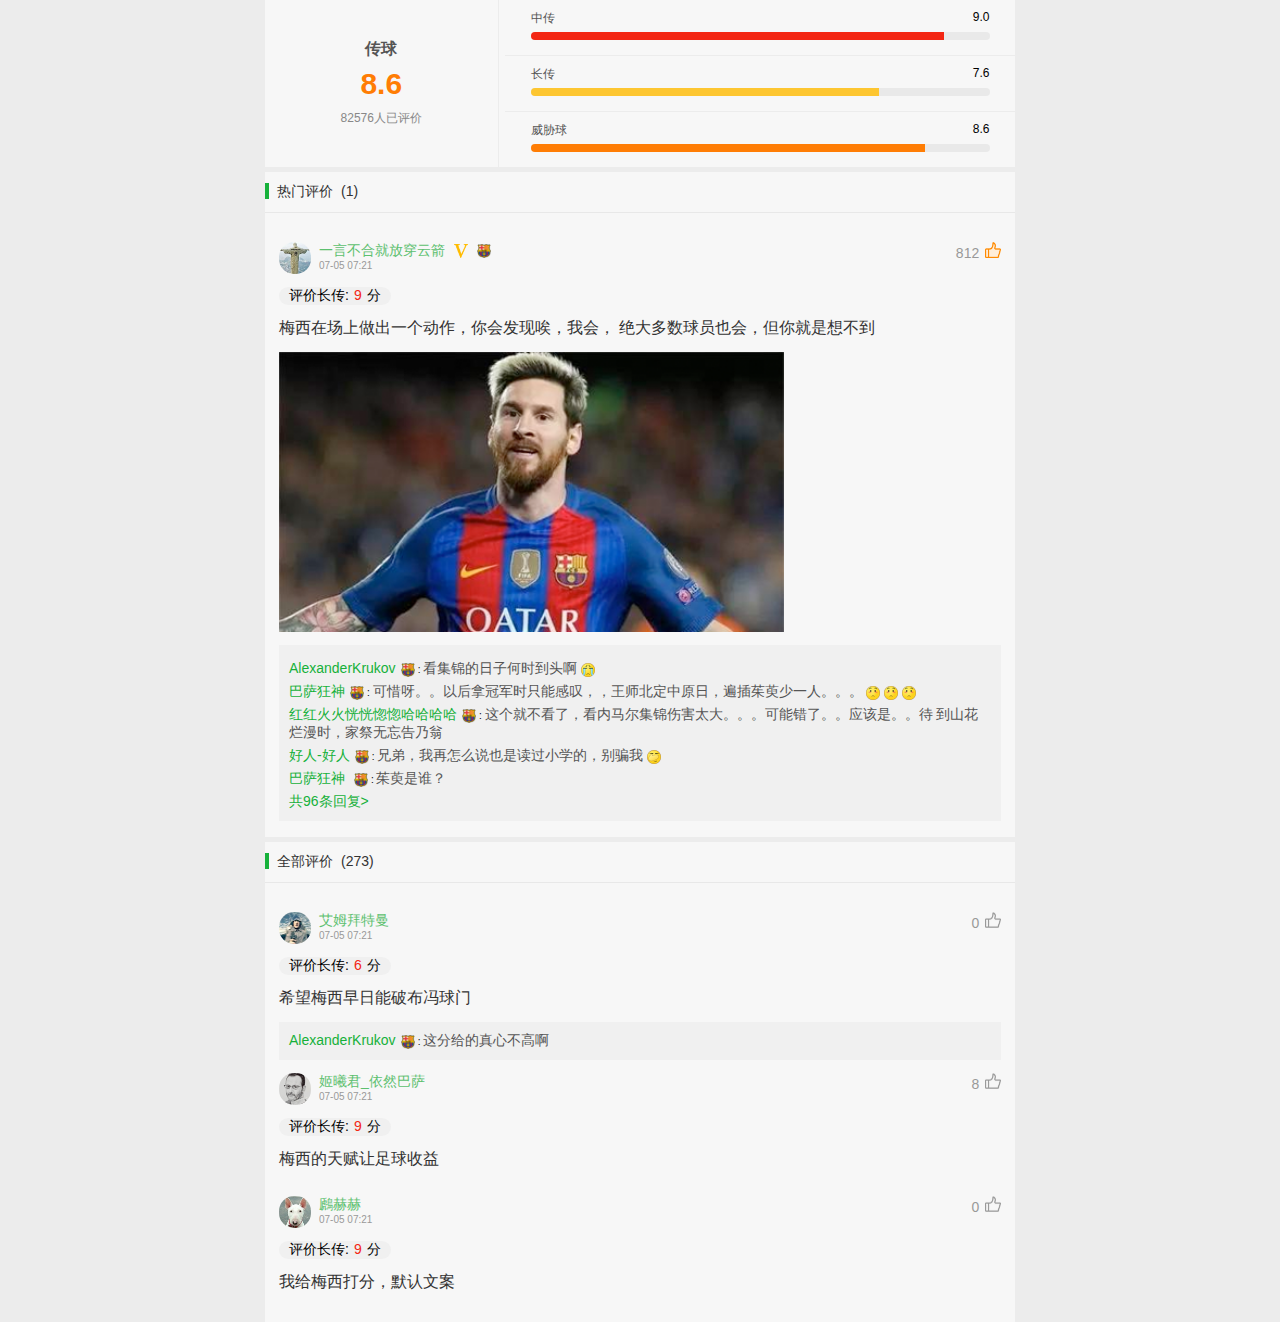
==== evaluation.html @ 431ea57f "完成evaluation.html 评论页面" ====
<!DOCTYPE html>
<html lang="en">
<head>
    <meta charset="UTF-8">
    <meta name="viewport" content="width=device-width,initial-scale=1,maximum-scale=1,user-scalable=yes">
    <title>梅西的评价</title>
    <link rel="stylesheet" href="./css/evaluation.css">
</head>
<body>
    <!--传球划分-->
    <div id="pass" class="clear">
        <div class="pass_left">
            <p class="p1">传球</p>
            <p class="p2">8.6</p>
            <p class="p3">82576人已评价</p>
        </div>
        <div class="pass_right">
            <div class="pass_right_top">
                <div class="top_fon clear">
                    <span class="top_font_left">中传</span><span class="top-font_right" id="dig">9.0</span>
                </div>
                <div class="top_bar">
                    <div class="top_bar_active"></div>
                </div>
            </div>
            <div class="pass_right_center clear">
                <div class="center_fon clear">
                    <span class="center_font_left">长传</span><span class="center_font_right">7.6</span>
                </div>
                <div class="center_bar">
                    <div class="center_bar_active"></div>
                </div>
            </div>

            <div class="pass_right_bottom">
                <div class="bottom_fon clear">
                    <span class="bottom_font_left">威胁球</span><span class="bottom_font_right">8.6</span>
                </div>
                <div class="bottom_bar">
                    <div class="bottom_bar_active"></div>
                </div>
            </div>
        </div>
    </div>
    <!--热门评价-->
    <div class="hot_comment">
        <div class="hot_title"><span class="left_line">热门评价</span><span class="hot_sum">(1)</span></div>
        <div class="hot_body">
            <!--评论者-->
            <div class="hot_author clear">
                <!--评论者头像和名字-->
                <div class="author">
                    <a href="javascript:void(0);" class="author_img"><img src="./images/evaluation/title-1.png" alt=""></a>
                    <a href="javascript:void (0);" class="author_name">一言不合就放穿云箭
                        <img src="./images/evaluation/v.png" alt="">
                        <img src="./images/evaluation/guobiao-1.png" alt=""></a>
                    <span>07-05 07:21</span>
                </div>
                <!--点赞-->
                <div class="likes">
                    <span>812</span>
                    <a href="javascript:void(0);"><img src="./images/evaluation/expression/baton-1.png" alt=""></a>
                </div>
            </div>
            <!--评价分-->
            <div class="hot_score">
                评价长传:<span>9</span>分
            </div>
            <!--评论信息-->
            <div class="hot_information">
                梅西在场上做出一个动作，你会发现唉，我会，
                绝大多数球员也会，但你就是想不到
                <img src="./images/evaluation/img-1.png" alt="">
            </div>
            <!--跟帖评论-->
            <div class="hot_follow">
                <ul>
                    <li>
                        <!--跟帖评论者名字-->
                        <a class="hot_follow_author" href="javascript:void (0);">AlexanderKrukov<img src="./images/evaluation/guobiao-1.png" alt=""></a>:
                        <!--跟帖评论内容-->
                        <span class="hot_follow_center">看集锦的日子何时到头啊 <img src="./images/evaluation/expression/cry-1.png" alt=""></span>
                    </li>
                    <li>
                        <!--跟帖评论者名字-->
                        <a class="hot_follow_author" href="javascript:void (0);">巴萨狂神<img src="./images/evaluation/guobiao-1.png" alt=""></a>:
                        <!--跟帖评论内容-->
                        <span class="hot_follow_center">可惜呀。。以后拿冠军时只能感叹，，王师北定中原日，遍插茱萸少一人。。。 <img src="./images/evaluation/expression/sad.png" alt=""> <img src="./images/evaluation/expression/sad.png" alt=""> <img src="./images/evaluation/expression/sad.png" alt=""></span>
                    </li>
                    <li>
                        <!--跟帖评论者名字-->
                        <a class="hot_follow_author" href="javascript:void (0);">红红火火恍恍惚惚哈哈哈哈<img src="./images/evaluation/guobiao-1.png" alt=""></a>:
                        <!--跟帖评论内容-->
                        <span class="hot_follow_center">这个就不看了，看内马尔集锦伤害太大。。。可能错了。。应该是。。待
到山花烂漫时，家祭无忘告乃翁</span>
                    </li>
                    <li>
                        <!--跟帖评论者名字-->
                        <a class="hot_follow_author" href="javascript:void (0);">好人-好人<img src="./images/evaluation/guobiao-1.png" alt=""></a>:
                        <!--跟帖评论内容-->
                        <span class="hot_follow_center">兄弟，我再怎么说也是读过小学的，别骗我 <img src="./images/evaluation/expression/face-1.png" alt=""></span>
                    </li><li>
                    <!--跟帖评论者名字-->
                    <a class="hot_follow_author" href="javascript:void (0);">巴萨狂神 <img src="./images/evaluation/guobiao-1.png" alt=""></a>:
                    <!--跟帖评论内容-->
                    <span class="hot_follow_center">茱萸是谁？</span>
                </li>
                    <li>
                        <a href="javascript:void (0);" class="hot_follow_author" > 共96条回复></a>
                    </li>
                </ul>
            </div>
        </div>
    </div>
    <!--全部评价-->
    <div class="all_comment">
        <div class="all_title"><span class="left_line">全部评价</span><span class="all_sum">(273)</span></div>

            <ul class="all_body">
                <li>
                    <!--评论者-->
                    <div class="hot_author clear">
                        <!--评论者头像和名字-->
                        <div class="author">
                            <a href="javascript:void(0);" class="author_img"><img src="./images/evaluation/title-2.png" alt=""></a>
                            <a href="javascript:void (0);" class="author_name">艾姆拜特曼</a>
                            <span>07-05 07:21</span>
                        </div>
                        <!--点赞-->
                        <div class="likes">
                            <span>0</span>
                            <a href="javascript:void(0);"><img src="./images/evaluation/expression/baton-2.png" alt=""></a>
                        </div>
                    </div>
                    <!--评价分-->
                    <div class="hot_score">
                        评价长传:<span>6</span>分
                    </div>
                    <!--评论信息-->
                    <div class="hot_information">
                        希望梅西早日能破布冯球门
                    </div>
                    <!--跟帖评论-->
                    <div class="hot_follow">
                        <!--跟帖评论者名字-->
                        <a class="hot_follow_author" href="javascript:void (0);">AlexanderKrukov<img src="./images/evaluation/guobiao-1.png" alt=""></a>:
                        <!--跟帖评论内容-->
                        <span class="hot_follow_center">这分给的真心不高啊</span>
                    </div>
                </li>
                <li>
                    <!--评论者-->
                    <div class="hot_author clear">
                        <!--评论者头像和名字-->
                        <div class="author">
                            <a href="javascript:void(0);" class="author_img"><img src="./images/evaluation/title-3.png" alt=""></a>
                            <a href="javascript:void (0);" class="author_name">姬曦君_依然巴萨</a>
                            <span>07-05 07:21</span>
                        </div>
                        <!--点赞-->
                        <div class="likes">
                            <span>8</span>
                            <a href="javascript:void(0);"><img src="./images/evaluation/expression/baton-2.png" alt=""></a>
                        </div>
                    </div>
                    <!--评价分-->
                    <div class="hot_score">
                        评价长传:<span>9</span>分
                    </div>
                    <!--评论信息-->
                    <div class="hot_information">
                        梅西的天赋让足球收益
                    </div>
                </li>
                <li>
                    <!--评论者-->
                    <div class="hot_author clear">
                        <!--评论者头像和名字-->
                        <div class="author">
                            <a href="javascript:void(0);" class="author_img"><img src="./images/evaluation/title-4.png" alt=""></a>
                            <a href="javascript:void (0);" class="author_name">鷉赫赫</a>
                            <span>07-05 07:21</span>
                        </div>
                        <!--点赞-->
                        <div class="likes">
                            <span>0</span>
                            <a href="javascript:void(0);"><img src="./images/evaluation/expression/baton-2.png" alt=""></a>
                        </div>
                    </div>
                    <!--评价分-->
                    <div class="hot_score">
                        评价长传:<span>9</span>分
                    </div>
                    <!--评论信息-->
                    <div class="hot_information">
                        我给梅西打分，默认文案
                    </div>

                </li>
            </ul>

    </div>
    <script type="text/javascript" src="js/evaluation.js"></script>
</body>
</html>
---- css/evaluation.css ----
body,div,p,ul,ol,li,h1,h2,h3,h4,form,input,select,textarea,dl,dt,dd,header,footer{
    margin: 0;
    padding: 0;
    font-family: Arial;
}
img{  border: none;  }
li{  list-style: none;  }
a{  text-decoration: none;  }
a:hover{  text-decoration: underline; }

body{
    background: #ececec;
}
html{
    font-size: 10px;
}
.clear{
    zoom: 1;
}
.clear:after{
    content: '';
    display: block;
    clear: both;
}

#pass{
    max-width: 750px;
    min-width: 320px;
    margin: 0 auto;
    background: #f7f7f7;
    width: 100%;
    height: auto;
}
.pass_left{
    width: 31%;
    float: left;
    border-right: 1px solid #ececec;
    text-align: center;
}
.pass_left .p1{
    padding-top: 40px;
    color: #555;
    font-size: 16px;
    font-weight: 700;
    line-height: 18px;
}
.pass_left .p2{
    color: #ff7d04;
    font-weight: 700;
    font-size: 30px;
    line-height: 32px;
    padding: 10px 0;
}
.pass_left .p3{
    font-size: 12px;
    color: #888;
    padding-bottom: 40px;
}
.pass_right{
    width: 68%;
    height: auto;
    /*background: #f7941e;*/
    float: right;
}
.top_fon,.center_fon,.bottom_fon{
    width: 90%;
    margin: 0 auto;
}
.top_font_left,.center_font_left,.bottom_font_left{
    display: block;
    float: left;
    font-size: 12px;
    color: #555;
}
.top-font_right,.center_font_right,.bottom_font_right{
    display: inline-block;
    float: right;
    font-size: 12px;

}
.top_bar,.center_bar,.bottom_bar{
    width: 90%;
    height: 8px;
    background: #e9e9e9;
    margin: 5px auto;
    border-radius:8px;
}
.pass_right_top,.pass_right_center{
    border-bottom: 1px solid #ececec;
    padding: 10px 0;
}
.pass_right_bottom{
    padding: 10px 0;
}
.top_bar_active{
    width: 90%;
    background: #f32613;
    /*border-radius-:8px;*/
    height: 8px;
    border-bottom-left-radius: 4px;
    border-top-left-radius: 4px;
}
.center_bar_active{
    width: 76%;
    height: 8px;
    border-bottom-left-radius: 4px;
    border-top-left-radius: 4px;
    background: #fdc631;
}
.bottom_bar_active{
    width: 86%;;
    height: 8px;
    border-bottom-left-radius: 4px;
    border-top-left-radius: 4px;
    background: #ff7d04;
}

/*热门评价*/
.hot_comment{
    max-width: 750px;
    min-width: 320px;
    width: 100%;
    margin: 5px auto;
    background: #f7f7f7;
}
.hot_title,.all_title{
    font-size: 14px;
    color: #333333;
    padding: 11px 0;
    border-bottom: 1px solid #e8e8e8;
}
.hot_title .left_line,.all_title .left_line{
    padding-left: 8px;
    border-left: 4px solid #16b13a;
}
.all_sum,.hot_sum{
    margin-left: 8px;
}
.hot_body,.all_body{
    padding: 16px 14px;
}
.hot_author{
    padding: 13px 0;
    width: 100%;
}
.author{
    /*width: 86%;*/
    float: left;
}
.author .author_img,.author .author_img img{
    display: block;
    float: left;
    width: 32px;
    height: 32px;
    -moz-border-radius: 15px;
    border-radius: 15px;
}
.author_title{
    float: left;
}
.author_name{
    color: #5dc06f;
    font-size: 14px;
    display: block;
    padding-left: 40px;
}
.author_name img{
    width: 14px;
    height: 14px;
    padding-left: 5px;
    vertical-align: middle;
}
.author span{
    font-size: 10px;
    display: block;
    color: #999999;
    margin-left: 40px;
}
.likes{
    /*width: 14%;*/
    float: right;
    display: inline-block;
}
.likes span{
    font-size: 14px;
    color: #999999;
    padding-right: 3px;
}
.likes a,.likes a img{
    width: 16px;
    height: 16px;
}
.hot_score{
    background: #f0f0f0;
    font-size: 14px;
    display: inline-block;
    width: auto;
    border-radius: 10px;
    padding: 0 10px;
}
.hot_score span{
    color: #f32613;
    padding: 0 5px;
}
.hot_information{
    font-size: 16px;
    color: #333333;
    margin: 13px 0;
}
.hot_information img{
    width: 70%;
    display: block;
    margin-top: 13px;
}
.hot_follow{
    background: #f0f0f0;
    padding: 10px;
}
.hot_follow li{
    padding-top: 5px;
}
.hot_follow_author{
    display: inline-block;
    color: #16b13a;
    /*border: 1px solid #666666;*/
    font-size: 14px;
}
.hot_follow_author img{
    width: 14px;
    height: 14px;
    vertical-align: middle;
    padding-left: 5px;
    padding-right: 3px;
}
.hot_follow .hot_follow_center{
    font-size: 14px;
    /*display: inline-block;*/
    color: #555555;
}
.hot_follow .hot_follow_center img{
    width: 14px;
    height: 14px;
    vertical-align: middle;
}
/*全部评价*/
.all_comment{
    max-width: 750px;
    min-width: 320px;
    width: 100%;
    margin: 0 auto;
    background: #f7f7f7;
}
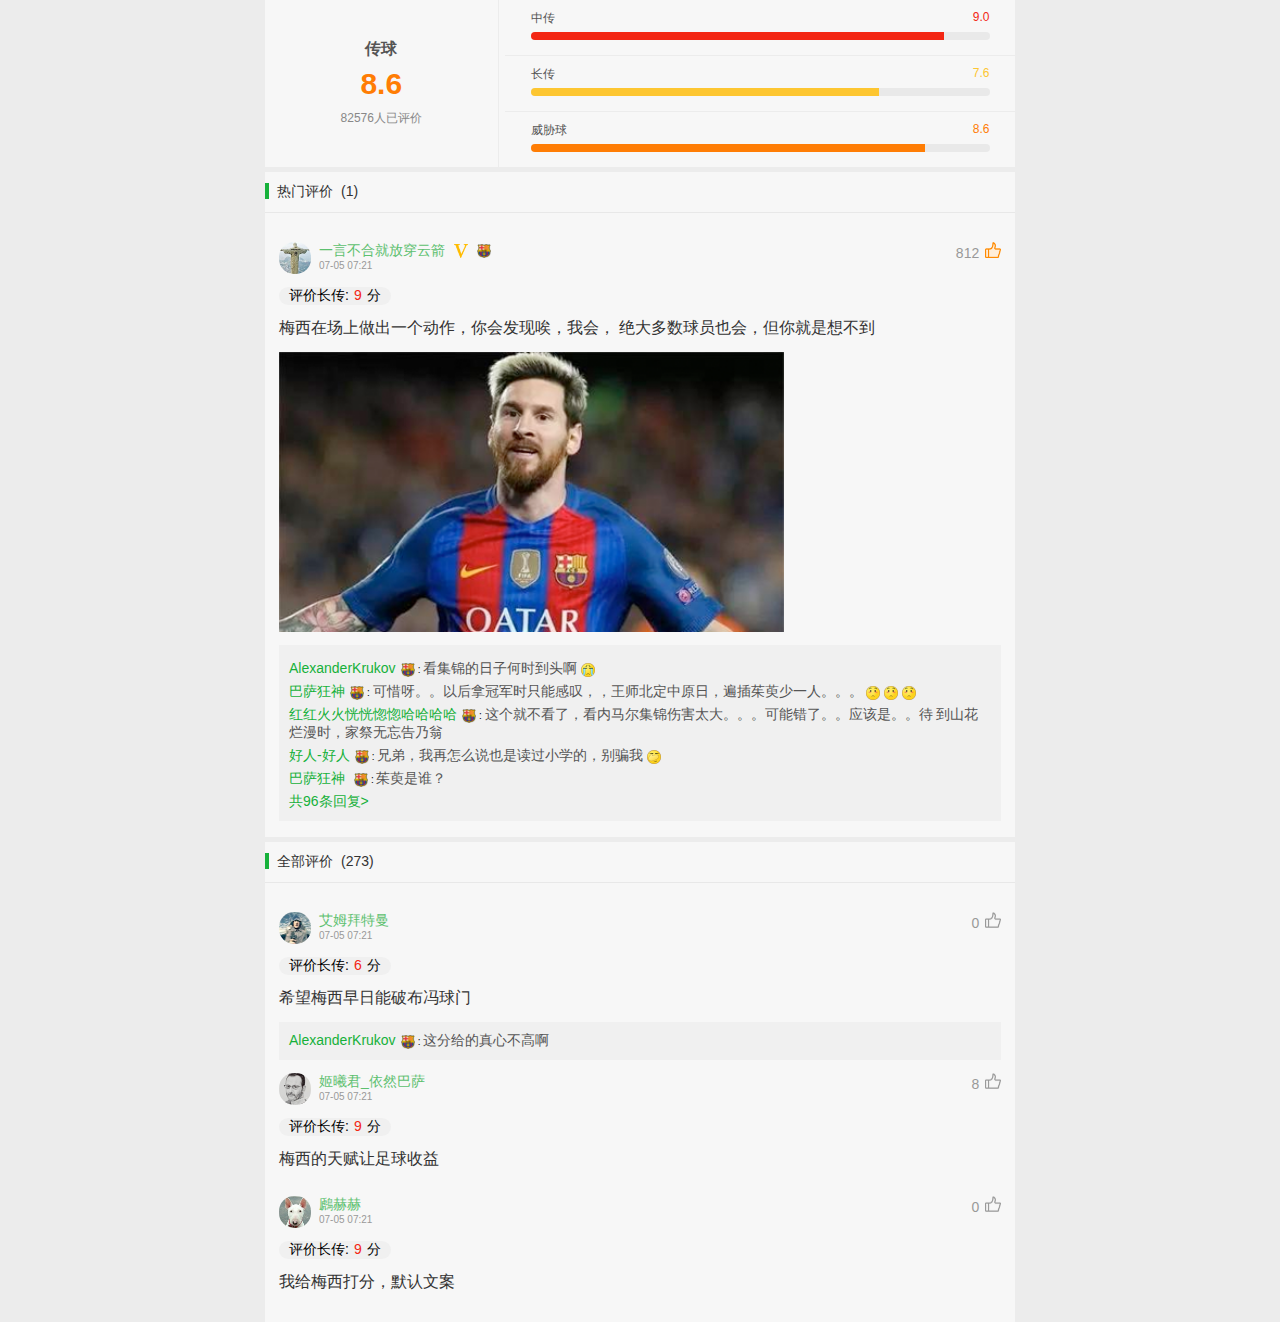
==== commit be59830a: "js完成部分1.完成进度条:获取分数来分配百分比;2.点赞改变颜色,并且获取点赞数进行加减" ====
--- a/evaluation.html
+++ b/evaluation.html
@@ -129,7 +129,9 @@
                         <!--点赞-->
                         <div class="likes">
                             <span>0</span>
-                            <a href="javascript:void(0);"><img src="./images/evaluation/expression/baton-2.png" alt=""></a>
+                            <a>
+                                <img src="./images/evaluation/expression/baton-2.png" alt="">
+                            </a>
                         </div>
                     </div>
                     <!--评价分-->
@@ -200,6 +202,7 @@
             </ul>
 
     </div>
+    <script type="text/javascript" src="js/jquery-3.2.1.js"></script>
     <script type="text/javascript" src="js/evaluation.js"></script>
 </body>
 </html>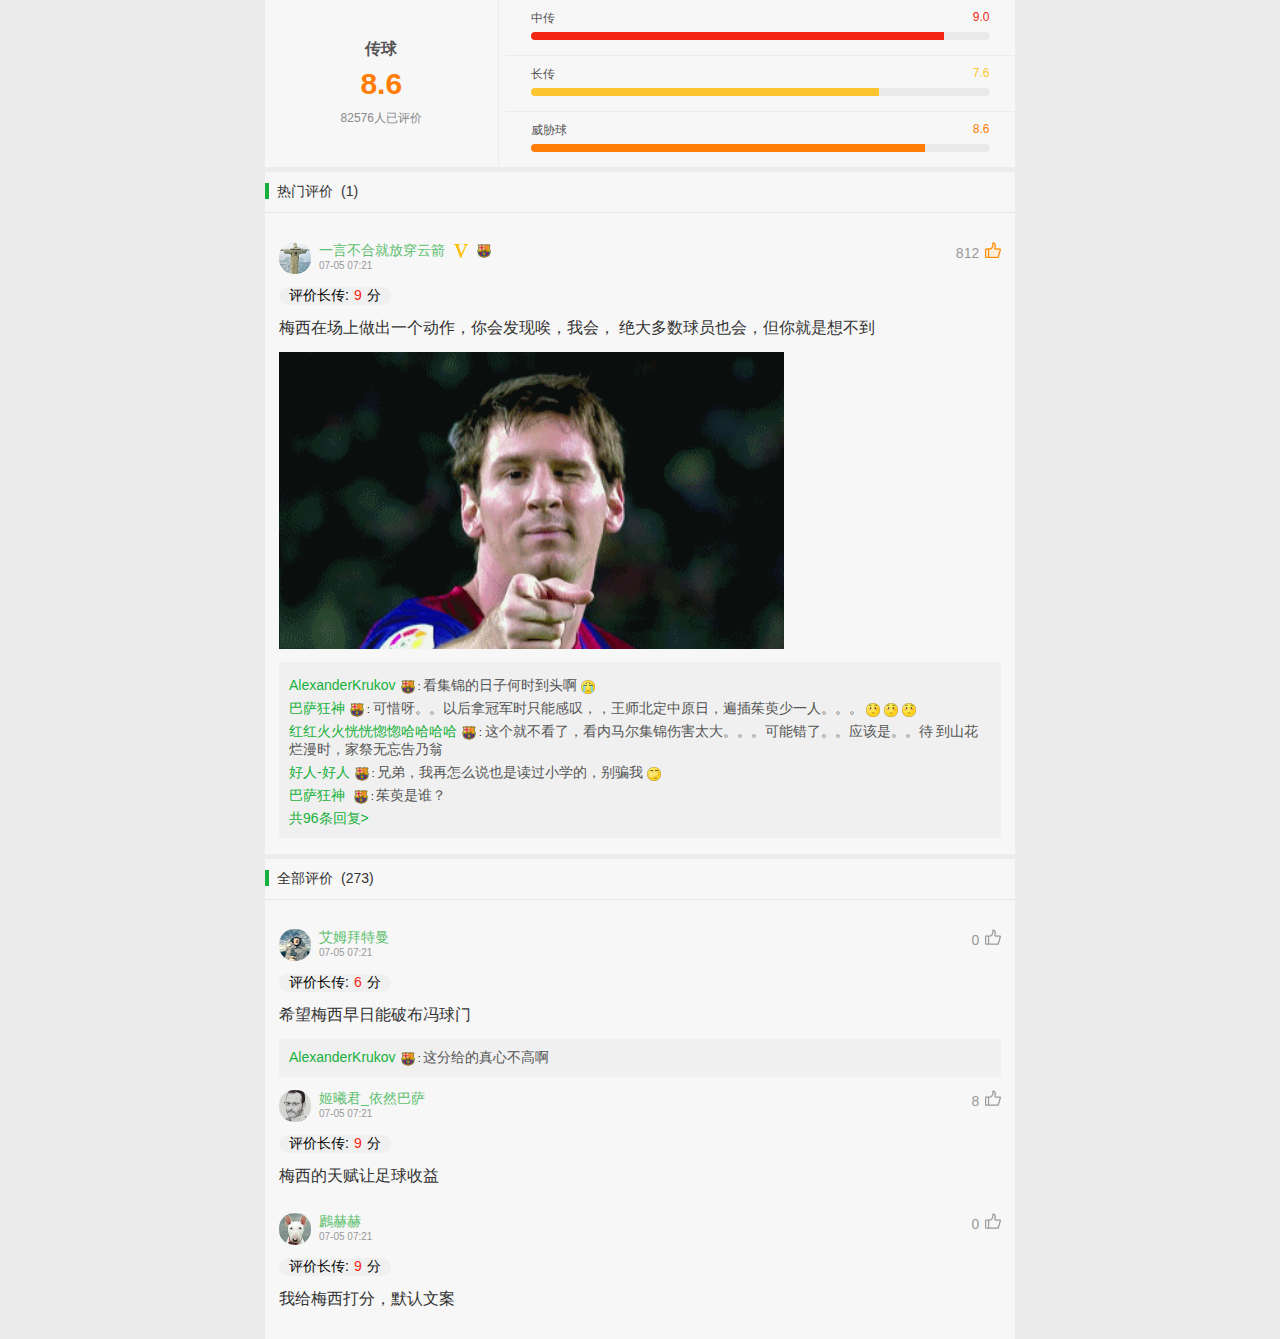
==== commit c63d6b86: "上传了一个gif格式的图片" ====
--- a/evaluation.html
+++ b/evaluation.html
@@ -70,7 +70,7 @@
             <div class="hot_information">
                 梅西在场上做出一个动作，你会发现唉，我会，
                 绝大多数球员也会，但你就是想不到
-                <img src="./images/evaluation/img-1.png" alt="">
+                <img src="./images/evaluation/timg.gif" alt="">
             </div>
             <!--跟帖评论-->
             <div class="hot_follow">
